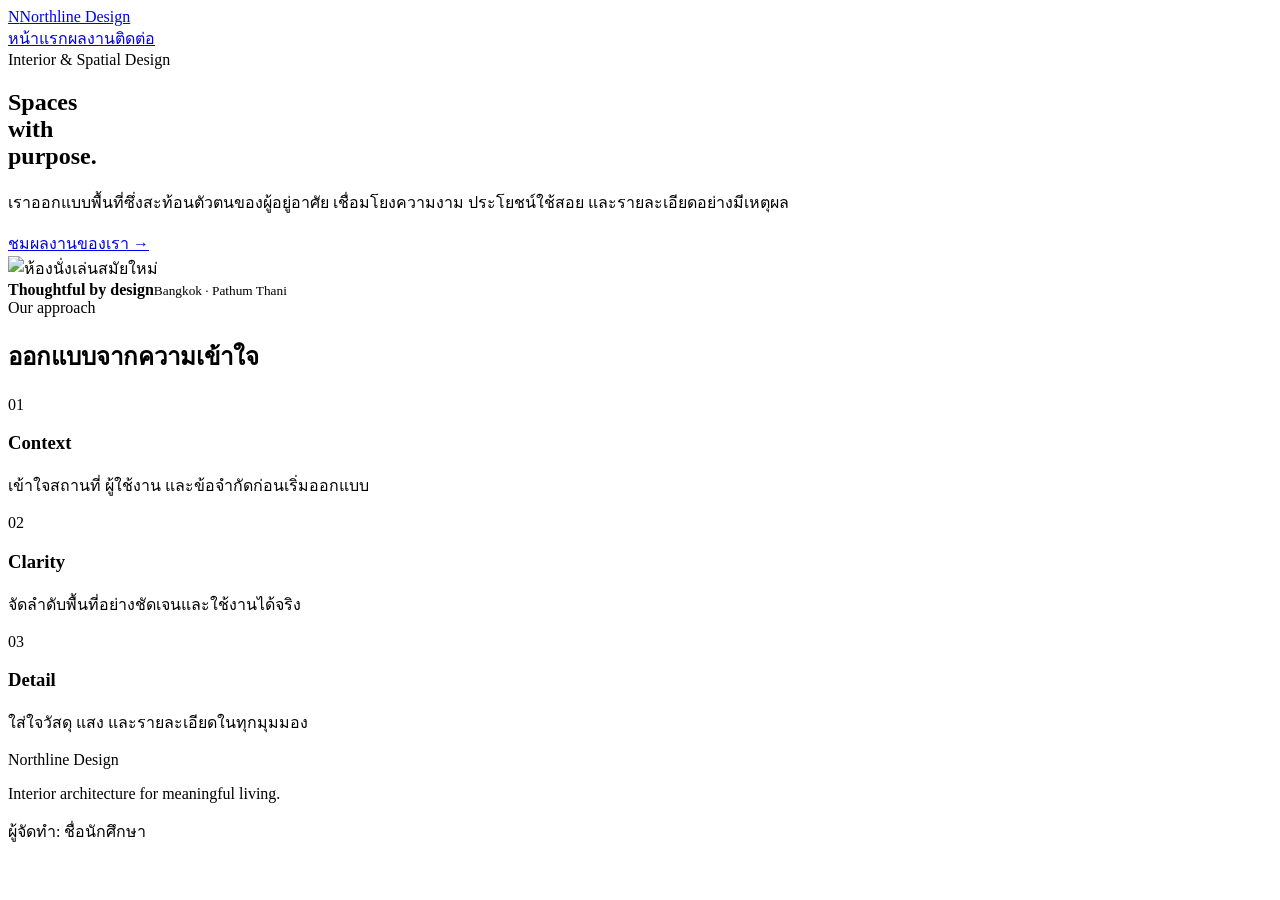
==== index.html @ 9e7612ab "Add files via upload" ====
<!doctype html><html lang="th"><head><meta charset="utf-8"><meta name="viewport" content="width=device-width,initial-scale=1"><title>หน้าแรก | Northline Design</title><link rel="stylesheet" href="assets/style.css"></head><body><div class="topline"></div><header class="site-header"><nav class="nav container"><a class="brand" href="home.html"><span class="brand-mark">N</span><span class="brand-name">Northline Design</span></a><div class="nav-links"><a href="home.html">หน้าแรก</a><a href="portfolio.html">ผลงาน</a><a href="inquiry.html">ติดต่อ</a></div></nav></header><main><section class="hero"><div class="container hero-grid"><div><div class="overline">Interior & Spatial Design</div><h1>Spaces<br>with<br>purpose.</h1><p class="hero-copy">เราออกแบบพื้นที่ซึ่งสะท้อนตัวตนของผู้อยู่อาศัย เชื่อมโยงความงาม ประโยชน์ใช้สอย และรายละเอียดอย่างมีเหตุผล</p><a class="button" href="studio.html">ชมผลงานของเรา <span>→</span></a></div><div class="hero-visual"><img src="https://images.unsplash.com/photo-1600210492486-724fe5c67fb0?auto=format&fit=crop&w=1400&q=85" alt="ห้องนั่งเล่นสมัยใหม่"><div class="image-note"><strong>Thoughtful by design</strong><small>Bangkok · Pathum Thani</small></div></div></div></section><section class="principles"><div class="container principle-grid"><div class="principle-intro"><div class="overline">Our approach</div><h2>ออกแบบจากความเข้าใจ</h2></div><article class="principle"><span class="number">01</span><h3>Context</h3><p>เข้าใจสถานที่ ผู้ใช้งาน และข้อจำกัดก่อนเริ่มออกแบบ</p></article><article class="principle"><span class="number">02</span><h3>Clarity</h3><p>จัดลำดับพื้นที่อย่างชัดเจนและใช้งานได้จริง</p></article><article class="principle"><span class="number">03</span><h3>Detail</h3><p>ใส่ใจวัสดุ แสง และรายละเอียดในทุกมุมมอง</p></article></div></section></main><footer class="site-footer"><div class="container footer-grid"><div><div class="footer-brand">Northline Design</div><p>Interior architecture for meaningful living.</p></div><div class="footer-student">ผู้จัดทำ: ชื่อนักศึกษา</div></div></footer></body></html>
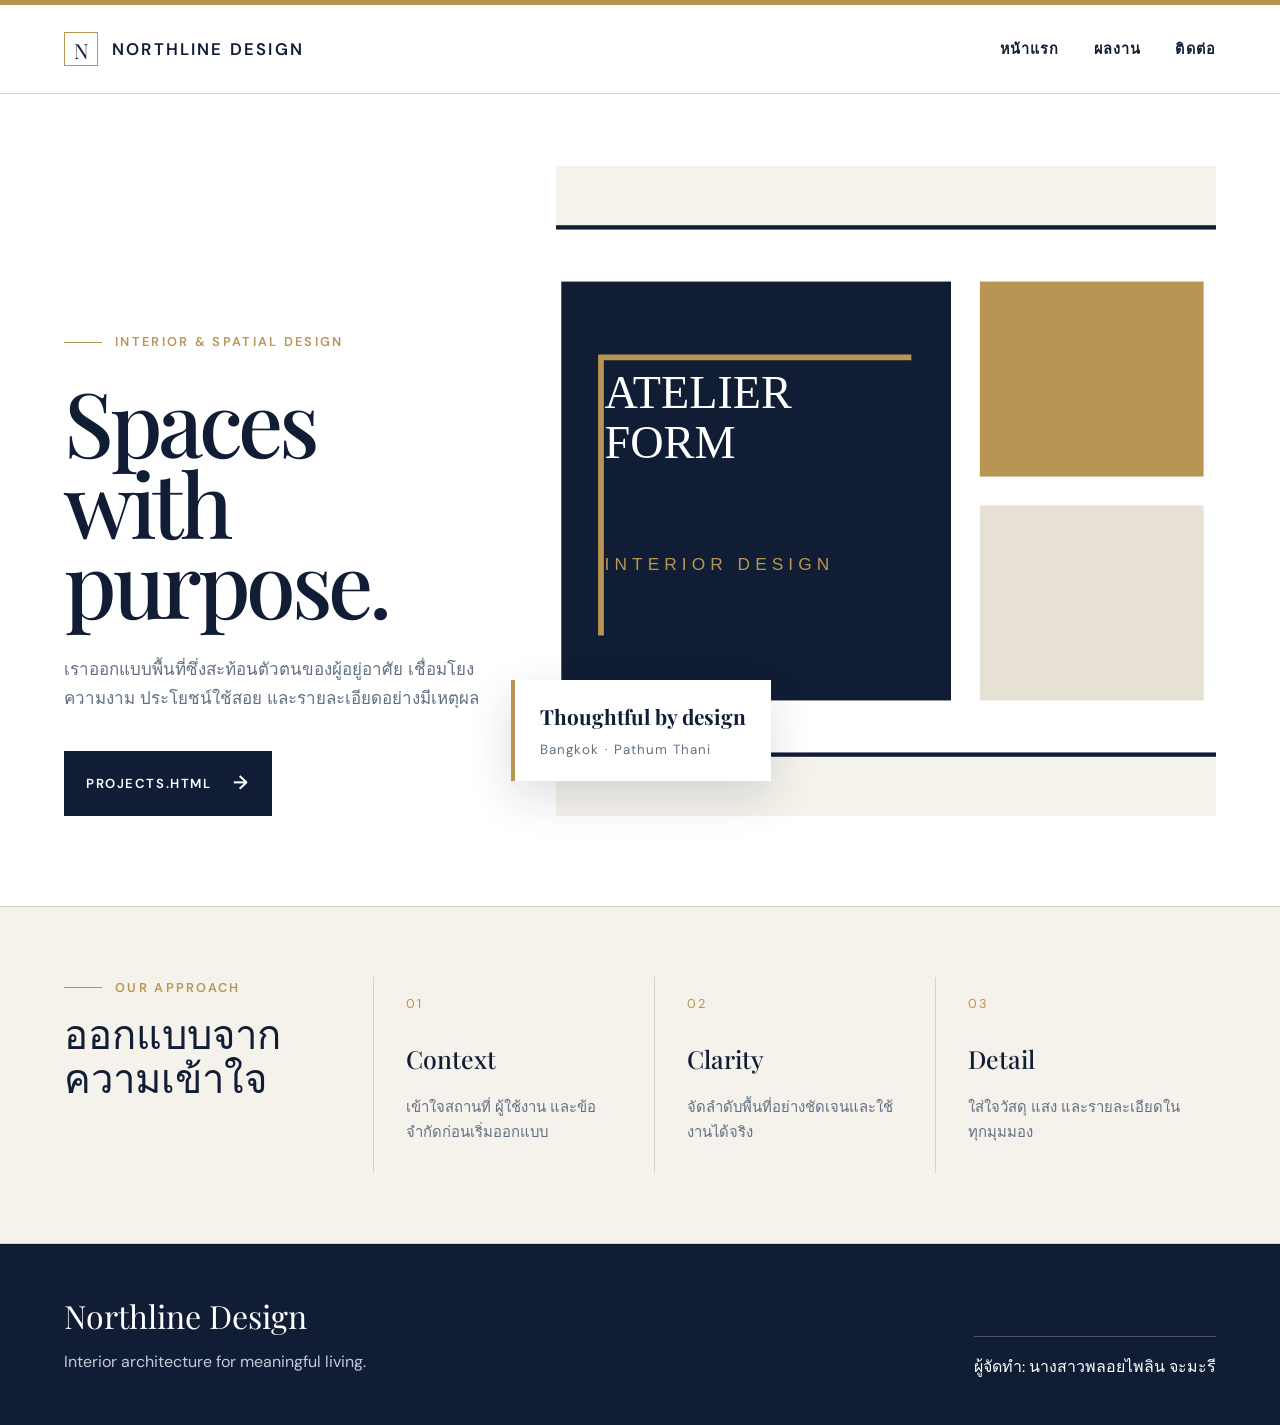
==== commit e787ad00: "Update index.html" ====
--- a/index.html
+++ b/index.html
@@ -1 +1,3 @@
-<!doctype html><html lang="th"><head><meta charset="utf-8"><meta name="viewport" content="width=device-width,initial-scale=1"><title>หน้าแรก | Northline Design</title><link rel="stylesheet" href="assets/style.css"></head><body><div class="topline"></div><header class="site-header"><nav class="nav container"><a class="brand" href="home.html"><span class="brand-mark">N</span><span class="brand-name">Northline Design</span></a><div class="nav-links"><a href="home.html">หน้าแรก</a><a href="portfolio.html">ผลงาน</a><a href="inquiry.html">ติดต่อ</a></div></nav></header><main><section class="hero"><div class="container hero-grid"><div><div class="overline">Interior & Spatial Design</div><h1>Spaces<br>with<br>purpose.</h1><p class="hero-copy">เราออกแบบพื้นที่ซึ่งสะท้อนตัวตนของผู้อยู่อาศัย เชื่อมโยงความงาม ประโยชน์ใช้สอย และรายละเอียดอย่างมีเหตุผล</p><a class="button" href="studio.html">ชมผลงานของเรา <span>→</span></a></div><div class="hero-visual"><img src="https://images.unsplash.com/photo-1600210492486-724fe5c67fb0?auto=format&fit=crop&w=1400&q=85" alt="ห้องนั่งเล่นสมัยใหม่"><div class="image-note"><strong>Thoughtful by design</strong><small>Bangkok · Pathum Thani</small></div></div></div></section><section class="principles"><div class="container principle-grid"><div class="principle-intro"><div class="overline">Our approach</div><h2>ออกแบบจากความเข้าใจ</h2></div><article class="principle"><span class="number">01</span><h3>Context</h3><p>เข้าใจสถานที่ ผู้ใช้งาน และข้อจำกัดก่อนเริ่มออกแบบ</p></article><article class="principle"><span class="number">02</span><h3>Clarity</h3><p>จัดลำดับพื้นที่อย่างชัดเจนและใช้งานได้จริง</p></article><article class="principle"><span class="number">03</span><h3>Detail</h3><p>ใส่ใจวัสดุ แสง และรายละเอียดในทุกมุมมอง</p></article></div></section></main><footer class="site-footer"><div class="container footer-grid"><div><div class="footer-brand">Northline Design</div><p>Interior architecture for meaningful living.</p></div><div class="footer-student">ผู้จัดทำ: ชื่อนักศึกษา</div></div></footer></body></html>
+<!doctype html>
+<html lang="th"><head><meta charset="utf-8"><meta name="viewport" content="width=device-width,initial-scale=1"><title>หน้าแรก | Northline Design</title><link rel="stylesheet" href="assets/style.css"></head><body><div class="topline"></div><header class="site-header"><nav class="nav container"><a class="brand" href="home.html"><span class="brand-mark">N</span><span class="brand-name">Northline Design</span></a><div class="nav-links"><a href="index.html">หน้าแรก</a><a href="projects.html">ผลงาน</a><a href="contact.html">ติดต่อ</a></div></nav></header><main><section class="hero"><div class="container hero-grid"><div><div class="overline">Interior &amp; Spatial Design</div><h1>Spaces<br>with<br>purpose.</h1><p class="hero-copy">เราออกแบบพื้นที่ซึ่งสะท้อนตัวตนของผู้อยู่อาศัย เชื่อมโยงความงาม ประโยชน์ใช้สอย และรายละเอียดอย่างมีเหตุผล</p><a class="button" href="studio.html"> projects.html<span>→</span></a></div><div class="hero-visual"><img src="images/hero-new.svg" alt="ห้องนั่งเล่นสมัยใหม่"><div class="image-note"><strong>Thoughtful by design</strong><small>Bangkok · Pathum Thani</small></div></div></div></section><section class="principles"><div class="container principle-grid"><div class="principle-intro"><div class="overline">Our approach</div><h2>ออกแบบจากความเข้าใจ</h2></div><article class="principle"><span class="number">01</span><h3>Context</h3><p>เข้าใจสถานที่ ผู้ใช้งาน และข้อจำกัดก่อนเริ่มออกแบบ</p></article><article class="principle"><span class="number">02</span><h3>Clarity</h3><p>จัดลำดับพื้นที่อย่างชัดเจนและใช้งานได้จริง</p></article><article class="principle"><span class="number">03</span><h3>Detail</h3><p>ใส่ใจวัสดุ แสง และรายละเอียดในทุกมุมมอง</p></article></div></section></main><footer class="site-footer"><div class="container footer-grid"><div><div class="footer-brand">Northline Design</div><p>Interior architecture for meaningful living.</p></div><div class="footer-student">ผู้จัดทำ: นางสาวพลอยไพลิน จะมะรี</div></div></footer>
+</body></html>
--- a/assets/style.css
+++ b/assets/style.css
@@ -0,0 +1,2 @@
+@import url('https://fonts.googleapis.com/css2?family=DM+Sans:wght@400;500;600&family=Playfair+Display:wght@500;600&display=swap');
+:root{--navy:#101d35;--navy-soft:#1b2b47;--gold:#b89552;--cream:#f5f2eb;--white:#fff;--line:#d8d3ca;--muted:#637083}*{box-sizing:border-box}html{scroll-behavior:smooth}body{margin:0;background:var(--white);color:var(--navy);font-family:"DM Sans",Arial,"Noto Sans Thai",sans-serif;line-height:1.7}.container{width:min(1180px,90%);margin:auto}.topline{height:5px;background:var(--gold)}.site-header{background:rgba(255,255,255,.96);border-bottom:1px solid var(--line);position:sticky;top:0;z-index:10}.nav{min-height:88px;display:flex;align-items:center;justify-content:space-between;gap:32px}.brand{color:var(--navy);text-decoration:none;display:flex;align-items:center;gap:14px}.brand-mark{width:34px;height:34px;border:1px solid var(--gold);display:grid;place-items:center;font-family:"Playfair Display",serif;font-size:1.3rem}.brand-name{font-size:1.05rem;font-weight:600;letter-spacing:.13em;text-transform:uppercase}.nav-links{display:flex;gap:34px}.nav-links a{color:var(--navy);font-size:.9rem;font-weight:600;letter-spacing:.08em;text-decoration:none;text-transform:uppercase}.nav-links a:hover{color:var(--gold)}.hero{padding:72px 0 90px}.hero-grid{display:grid;grid-template-columns:.78fr 1.22fr;gap:70px;align-items:end}.overline{display:flex;align-items:center;gap:13px;color:var(--gold);font-size:.8rem;font-weight:600;letter-spacing:.18em;text-transform:uppercase}.overline:before{content:"";width:38px;height:1px;background:var(--gold)}h1,h2,h3{font-family:"Playfair Display","Times New Roman",serif;font-weight:500}.hero h1{font-size:clamp(3.8rem,7vw,7.8rem);line-height:.9;letter-spacing:-.05em;margin:28px 0 32px}.hero-copy{font-size:1.06rem;color:var(--muted);max-width:530px}.button{display:inline-flex;align-items:center;gap:22px;margin-top:22px;padding:15px 21px;background:var(--navy);border:1px solid var(--navy);color:white;font-size:.82rem;font-weight:600;letter-spacing:.12em;text-decoration:none;text-transform:uppercase;transition:.25s}.button:hover{background:var(--gold);border-color:var(--gold)}.button span{font-size:1.2rem}.hero-visual{position:relative}.hero-visual img{display:block;width:100%;height:650px;object-fit:cover;background:var(--cream)}.image-note{position:absolute;left:-45px;bottom:35px;padding:19px 25px;background:var(--white);border-left:4px solid var(--gold);box-shadow:0 16px 45px rgba(16,29,53,.14)}.image-note strong{display:block;font-family:"Playfair Display",serif;font-size:1.3rem}.image-note small{color:var(--muted);letter-spacing:.08em}.principles{padding:70px 0;background:var(--cream);border-top:1px solid var(--line);border-bottom:1px solid var(--line)}.principle-grid{display:grid;grid-template-columns:1.1fr repeat(3,1fr);gap:0}.principle-intro{padding-right:45px}.principle-intro h2{font-size:2.5rem;line-height:1.1;margin:12px 0}.principle{padding:12px 32px;border-left:1px solid var(--line)}.number{color:var(--gold);font-size:.8rem;letter-spacing:.15em}.principle h3{font-size:1.55rem;margin:22px 0 10px}.principle p{color:var(--muted);font-size:.93rem}.page-head{padding:75px 0 55px;border-bottom:1px solid var(--line)}.page-head h1{font-size:clamp(3.4rem,6vw,6.5rem);line-height:.95;margin:25px 0}.page-head p{max-width:650px;color:var(--muted);font-size:1.08rem}.projects{padding:65px 0 90px}.project{display:grid;grid-template-columns:1.15fr .85fr;gap:55px;align-items:center;padding:45px 0;border-bottom:1px solid var(--line)}.project:nth-child(even){grid-template-columns:.85fr 1.15fr}.project:nth-child(even) img{order:2}.project img{width:100%;height:430px;object-fit:cover;background:var(--cream)}.project-meta{color:var(--gold);font-size:.8rem;letter-spacing:.15em;text-transform:uppercase}.project h2{font-size:2.8rem;line-height:1.05;margin:18px 0}.project p{color:var(--muted)}.contact-wrap{padding:75px 0 100px}.contact-grid{display:grid;grid-template-columns:.85fr 1.15fr;border:1px solid var(--line)}.contact-dark{padding:55px;background:var(--navy);color:white}.contact-dark h2{font-size:3rem;line-height:1.05;margin:24px 0}.contact-dark p{color:#c4cbd6}.contact-light{padding:55px;background:var(--cream)}.detail{padding:19px 0;border-bottom:1px solid var(--line)}.detail span{display:block;color:var(--gold);font-size:.75rem;font-weight:600;letter-spacing:.15em;text-transform:uppercase}.detail strong{font-size:1.05rem}.student-box{margin-top:30px;padding:25px;border:1px dashed var(--gold);background:white}.student-box h3{margin:0 0 15px;font-size:1.5rem}.site-footer{padding:45px 0;background:var(--navy);color:white}.footer-grid{display:grid;grid-template-columns:1fr auto;gap:30px;align-items:end}.footer-brand{font-family:"Playfair Display",serif;font-size:2rem}.site-footer p{margin:5px 0;color:#c4cbd6}.footer-student{text-align:right;border-top:1px solid #ffffff42;padding-top:16px}@media(max-width:820px){.nav{align-items:flex-start;flex-direction:column;padding:20px 0}.nav-links{width:100%;justify-content:space-between;gap:10px}.hero-grid,.principle-grid,.project,.project:nth-child(even),.contact-grid{grid-template-columns:1fr}.hero-visual img{height:460px}.image-note{left:18px}.principle-intro{padding:0 0 30px}.principle{padding:25px 0;border-left:0;border-top:1px solid var(--line)}.project:nth-child(even) img{order:0}.footer-grid{grid-template-columns:1fr}.footer-student{text-align:left}}
